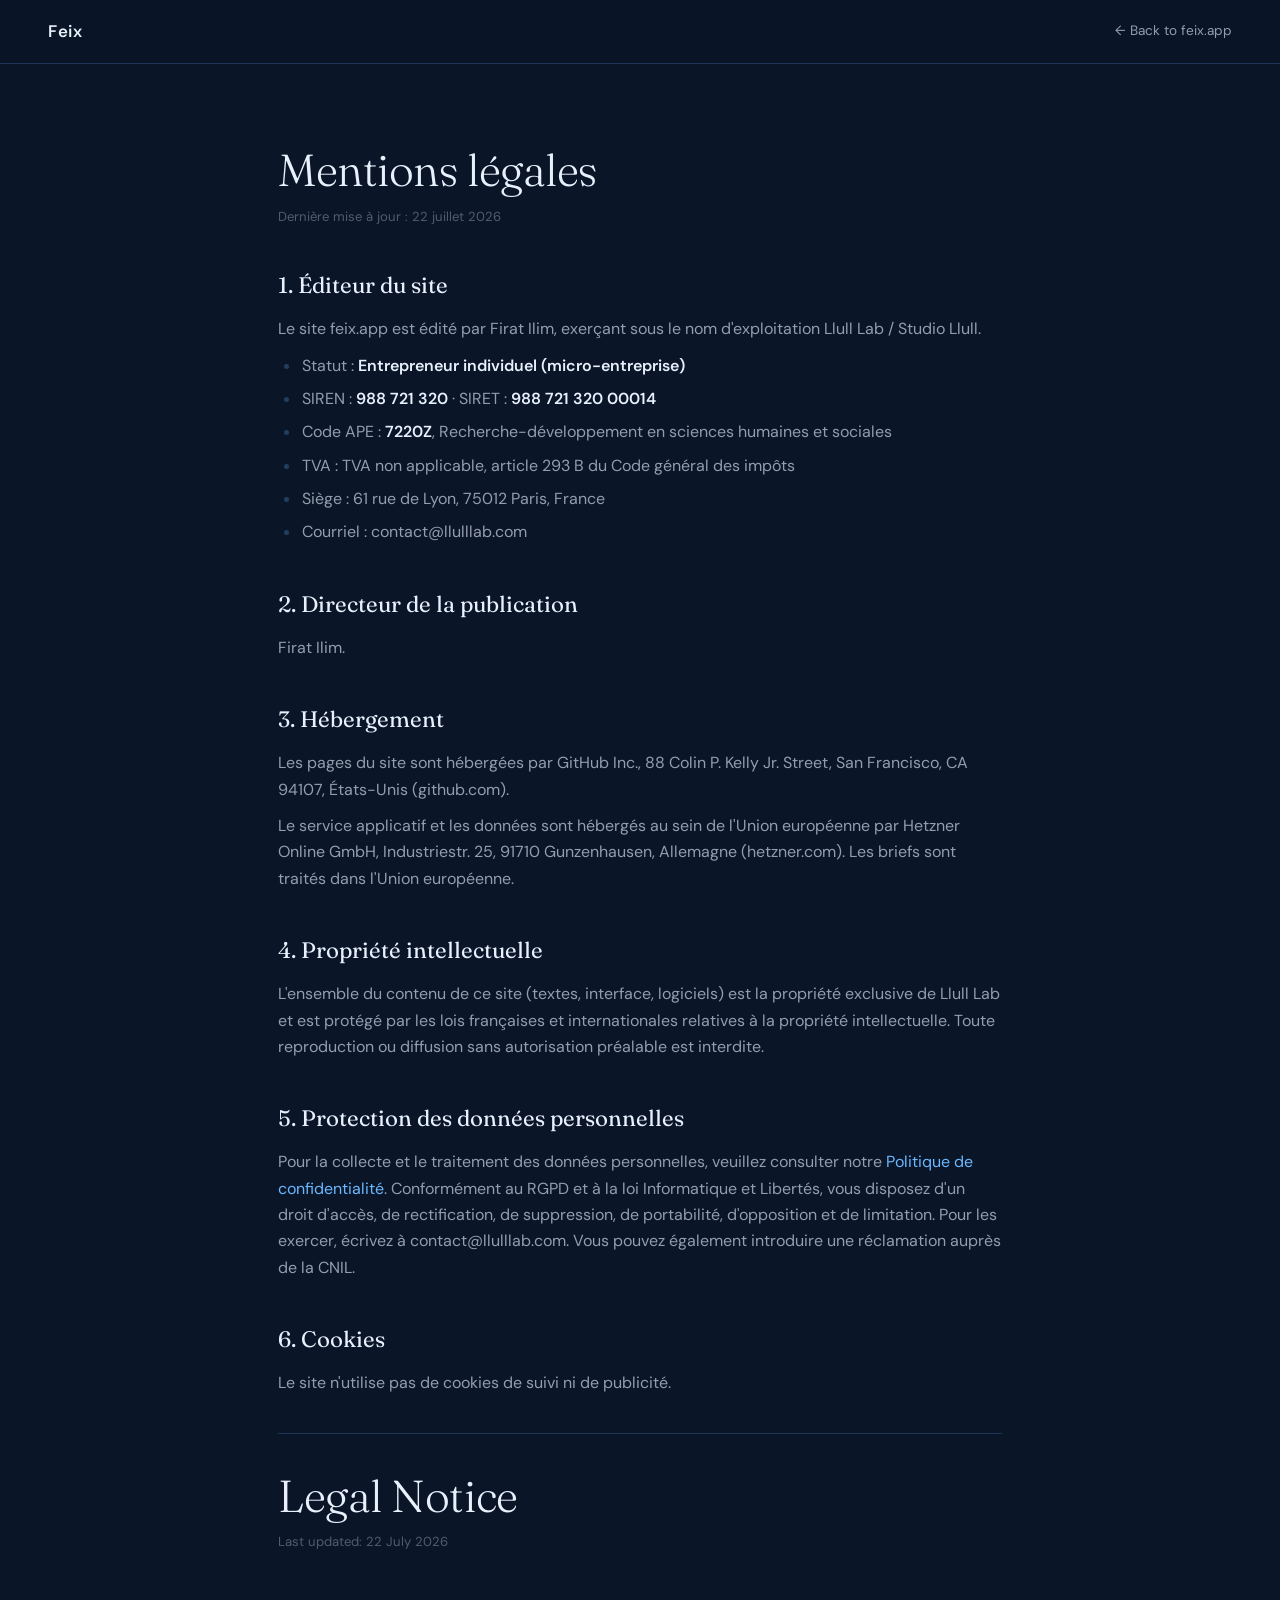
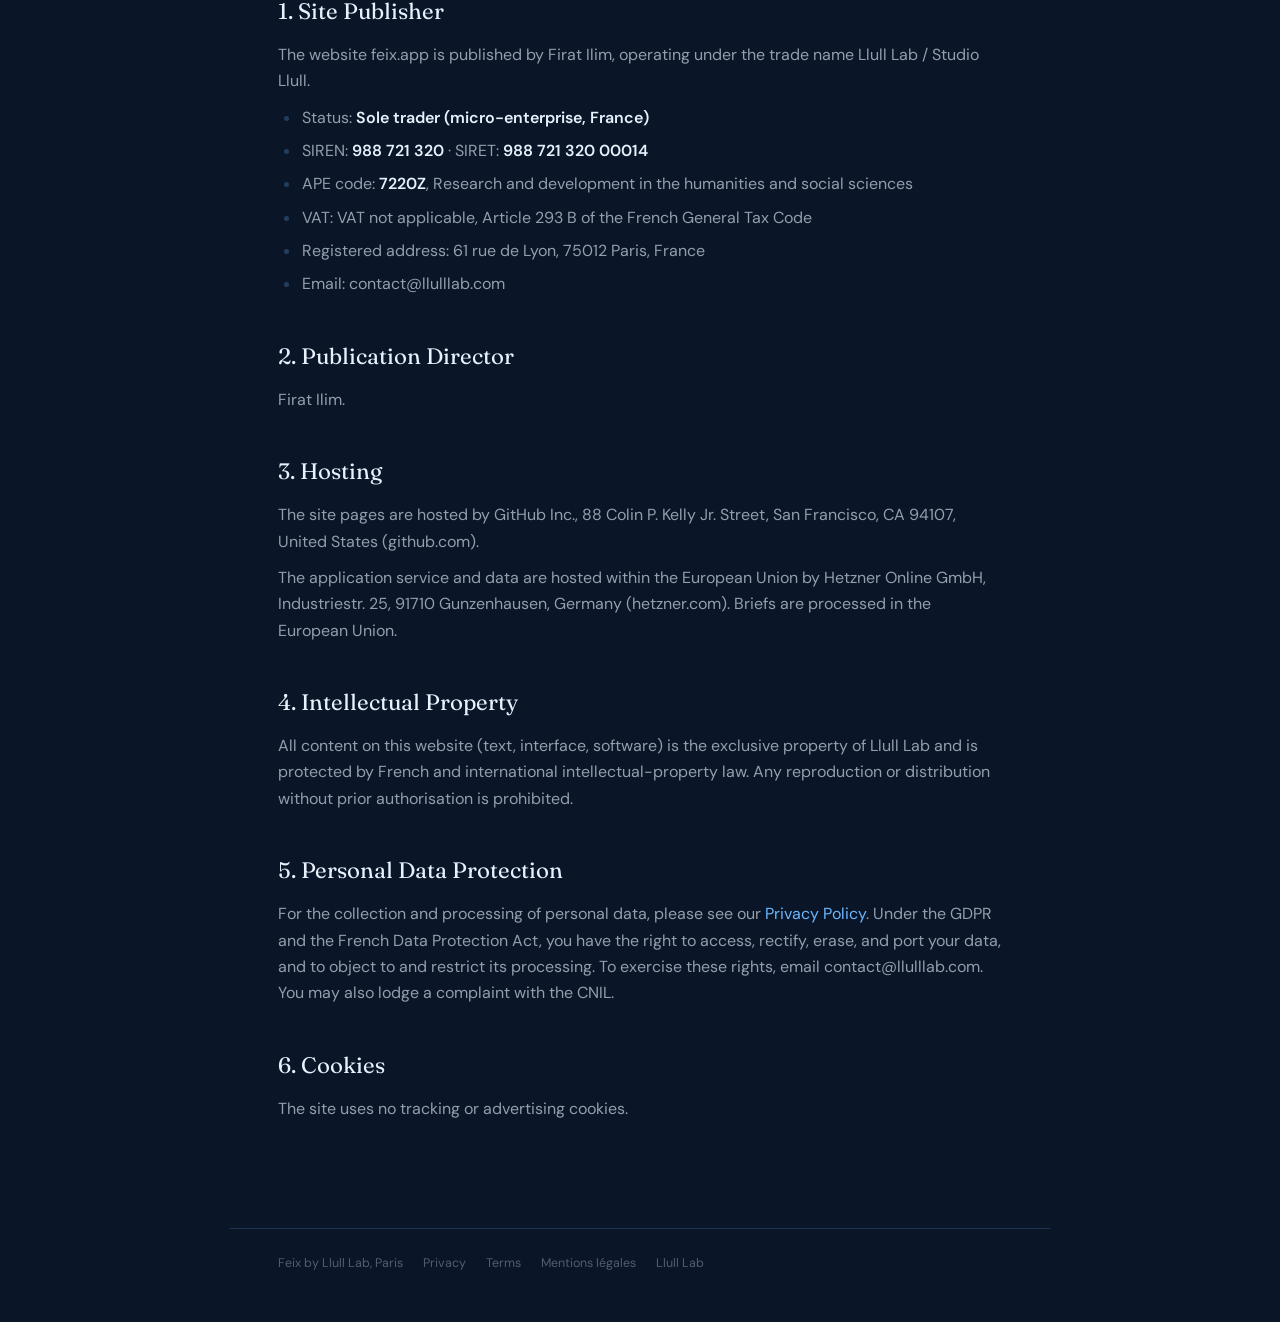
==== mentions-legales/index.html @ 9c237367 "Add Mentions légales (LCEN, FR+EN); footer link on all pages; remove draft-review stamps - mentions-" ====
<!DOCTYPE html>
<html lang="en">
<head>
<meta charset="UTF-8">
<meta name="viewport" content="width=device-width, initial-scale=1.0">
<title>Mentions légales · Feix</title>
<meta name="description" content="Mentions légales du site feix.app, exploité par Firat Ilim (Llull Lab), Paris.">
<link rel="canonical" href="https://feix.app/mentions-legales/">
<link rel="icon" type="image/jpeg" href="https://feix.app/logo.jpg">
<link rel="preconnect" href="https://fonts.googleapis.com">
<link rel="preconnect" href="https://fonts.gstatic.com" crossorigin>
<link href="https://fonts.googleapis.com/css2?family=Fraunces:ital,wght@0,300;0,400;1,300&family=DM+Sans:wght@300;400;500;600&display=swap" rel="stylesheet">
<style>
*,*::before,*::after{box-sizing:border-box;margin:0;padding:0}
:root{--navy:#0a1628;--navy-mid:#0f2040;--border:#1e3355;--text-1:#e8f0fc;--text-2:rgba(232,240,252,0.62);--text-3:rgba(232,240,252,0.32);--accent:#6bb8ff;--accent-dim:rgba(107,184,255,0.10);--accent-border:rgba(107,184,255,0.25);--r-md:8px;--r-lg:12px}
html{font-size:16px;scroll-behavior:smooth}
body{font-family:'DM Sans',sans-serif;background:var(--navy);color:var(--text-1);line-height:1.65;-webkit-font-smoothing:antialiased}
::selection{background:var(--accent-dim);color:var(--accent)}
a{color:var(--accent);text-decoration:none}a:hover{text-decoration:underline}
.nav{position:sticky;top:0;z-index:100;background:rgba(10,22,40,0.92);backdrop-filter:blur(20px);border-bottom:1px solid var(--border);padding:0 clamp(24px,5vw,48px);height:64px;display:flex;align-items:center;justify-content:space-between}
.nav-logo{font-weight:600;font-size:1.05rem;letter-spacing:0.04em;color:var(--text-1)}
.nav a.back{font-size:0.85rem;color:var(--text-2)}
.wrap{max-width:820px;margin:0 auto;padding:clamp(40px,7vw,80px) clamp(24px,5vw,48px) 96px}
h1{font-family:'Fraunces',serif;font-weight:300;font-size:clamp(2rem,5vw,2.8rem);line-height:1.15;margin-bottom:8px;letter-spacing:-0.01em}
h2{font-family:'Fraunces',serif;font-weight:400;font-size:1.4rem;margin:40px 0 12px;color:var(--text-1)}
h3{font-weight:600;font-size:1.02rem;margin:26px 0 8px;color:var(--text-1)}
p{color:var(--text-2);margin:10px 0}
strong{color:var(--text-1);font-weight:600}
code{font-family:ui-monospace,Menlo,monospace;font-size:0.86em;background:var(--accent-dim);color:var(--accent);padding:1px 6px;border-radius:4px}
ul{margin:10px 0 10px 4px;list-style:none}
li{color:var(--text-2);margin:7px 0;padding-left:20px;position:relative}
li::before{content:"";position:absolute;left:2px;top:11px;width:5px;height:5px;border-radius:50%;background:var(--accent-border)}
hr{border:0;border-top:1px solid var(--border);margin:36px 0}
.meta{font-size:0.82rem;color:var(--text-3);line-height:1.6;background:rgba(255,255,255,0.02);border:1px solid var(--border);border-radius:var(--r-md);padding:16px 18px;margin-top:28px}
.tw{overflow-x:auto;margin:16px 0;border:1px solid var(--border);border-radius:var(--r-md)}
table{border-collapse:collapse;width:100%;font-size:0.88rem}
td{padding:10px 14px;border-bottom:1px solid var(--border);color:var(--text-2);vertical-align:top}
tr:last-child td{border-bottom:0}
tr:first-child td{color:var(--text-1);font-weight:600;background:rgba(255,255,255,0.02)}
.foot{max-width:820px;margin:0 auto;padding:24px clamp(24px,5vw,48px) 48px;border-top:1px solid var(--border);font-size:0.78rem;color:var(--text-3);display:flex;gap:20px;flex-wrap:wrap}
.foot a{color:var(--text-3)}
</style>
</head>
<body>
<nav class="nav"><span class="nav-logo">Feix</span><a class="back" href="https://feix.app/">← Back to feix.app</a></nav>
<main class="wrap">
<h1>Mentions légales</h1>
<p style="font-size:0.82rem;color:var(--text-3)">Dernière mise à jour : 22 juillet 2026</p>

<h2>1. Éditeur du site</h2>
<p>Le site feix.app est édité par Firat Ilim, exerçant sous le nom d'exploitation Llull Lab / Studio Llull.</p>
<ul>
<li>Statut : <strong>Entrepreneur individuel (micro-entreprise)</strong></li>
<li>SIREN : <strong>988 721 320</strong> · SIRET : <strong>988 721 320 00014</strong></li>
<li>Code APE : <strong>7220Z</strong>, Recherche-développement en sciences humaines et sociales</li>
<li>TVA : TVA non applicable, article 293 B du Code général des impôts</li>
<li>Siège : 61 rue de Lyon, 75012 Paris, France</li>
<li>Courriel : contact@llulllab.com</li>
</ul>

<h2>2. Directeur de la publication</h2>
<p>Firat Ilim.</p>

<h2>3. Hébergement</h2>
<p>Les pages du site sont hébergées par GitHub Inc., 88 Colin P. Kelly Jr. Street, San Francisco, CA 94107, États-Unis (github.com).</p>
<p>Le service applicatif et les données sont hébergés au sein de l'Union européenne par Hetzner Online GmbH, Industriestr. 25, 91710 Gunzenhausen, Allemagne (hetzner.com). Les briefs sont traités dans l'Union européenne.</p>

<h2>4. Propriété intellectuelle</h2>
<p>L'ensemble du contenu de ce site (textes, interface, logiciels) est la propriété exclusive de Llull Lab et est protégé par les lois françaises et internationales relatives à la propriété intellectuelle. Toute reproduction ou diffusion sans autorisation préalable est interdite.</p>

<h2>5. Protection des données personnelles</h2>
<p>Pour la collecte et le traitement des données personnelles, veuillez consulter notre <a href="https://feix.app/privacy/">Politique de confidentialité</a>. Conformément au RGPD et à la loi Informatique et Libertés, vous disposez d'un droit d'accès, de rectification, de suppression, de portabilité, d'opposition et de limitation. Pour les exercer, écrivez à contact@llulllab.com. Vous pouvez également introduire une réclamation auprès de la CNIL.</p>

<h2>6. Cookies</h2>
<p>Le site n'utilise pas de cookies de suivi ni de publicité.</p>

<hr>

<h1>Legal Notice</h1>
<p style="font-size:0.82rem;color:var(--text-3)">Last updated: 22 July 2026</p>

<h2>1. Site Publisher</h2>
<p>The website feix.app is published by Firat Ilim, operating under the trade name Llull Lab / Studio Llull.</p>
<ul>
<li>Status: <strong>Sole trader (micro-enterprise, France)</strong></li>
<li>SIREN: <strong>988 721 320</strong> · SIRET: <strong>988 721 320 00014</strong></li>
<li>APE code: <strong>7220Z</strong>, Research and development in the humanities and social sciences</li>
<li>VAT: VAT not applicable, Article 293 B of the French General Tax Code</li>
<li>Registered address: 61 rue de Lyon, 75012 Paris, France</li>
<li>Email: contact@llulllab.com</li>
</ul>

<h2>2. Publication Director</h2>
<p>Firat Ilim.</p>

<h2>3. Hosting</h2>
<p>The site pages are hosted by GitHub Inc., 88 Colin P. Kelly Jr. Street, San Francisco, CA 94107, United States (github.com).</p>
<p>The application service and data are hosted within the European Union by Hetzner Online GmbH, Industriestr. 25, 91710 Gunzenhausen, Germany (hetzner.com). Briefs are processed in the European Union.</p>

<h2>4. Intellectual Property</h2>
<p>All content on this website (text, interface, software) is the exclusive property of Llull Lab and is protected by French and international intellectual-property law. Any reproduction or distribution without prior authorisation is prohibited.</p>

<h2>5. Personal Data Protection</h2>
<p>For the collection and processing of personal data, please see our <a href="https://feix.app/privacy/">Privacy Policy</a>. Under the GDPR and the French Data Protection Act, you have the right to access, rectify, erase, and port your data, and to object to and restrict its processing. To exercise these rights, email contact@llulllab.com. You may also lodge a complaint with the CNIL.</p>

<h2>6. Cookies</h2>
<p>The site uses no tracking or advertising cookies.</p>

</main>
<div class="foot"><span>Feix by Llull Lab, Paris</span><a href="https://feix.app/privacy/">Privacy</a><a href="https://feix.app/terms/">Terms</a><a href="https://feix.app/mentions-legales/">Mentions légales</a><a href="https://llulllab.com" target="_blank" rel="noopener">Llull Lab</a></div>
</body>
</html>
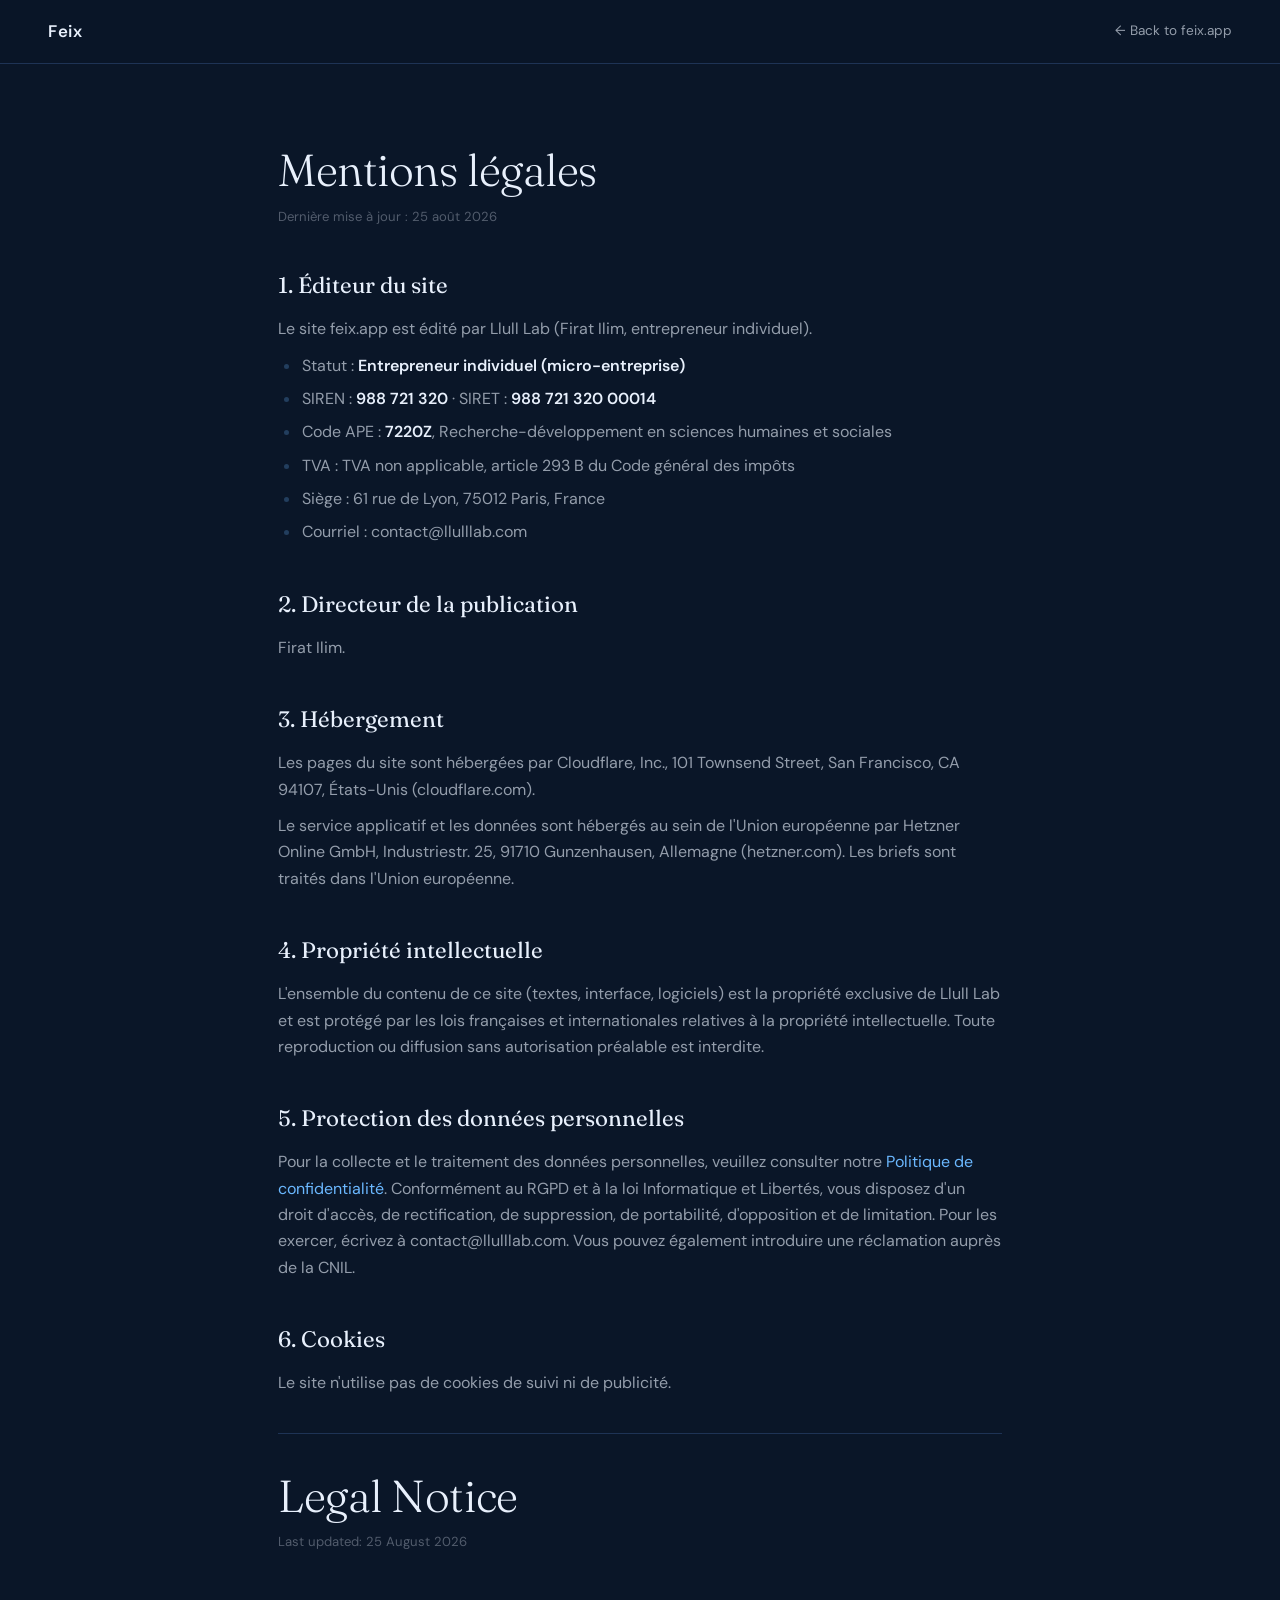
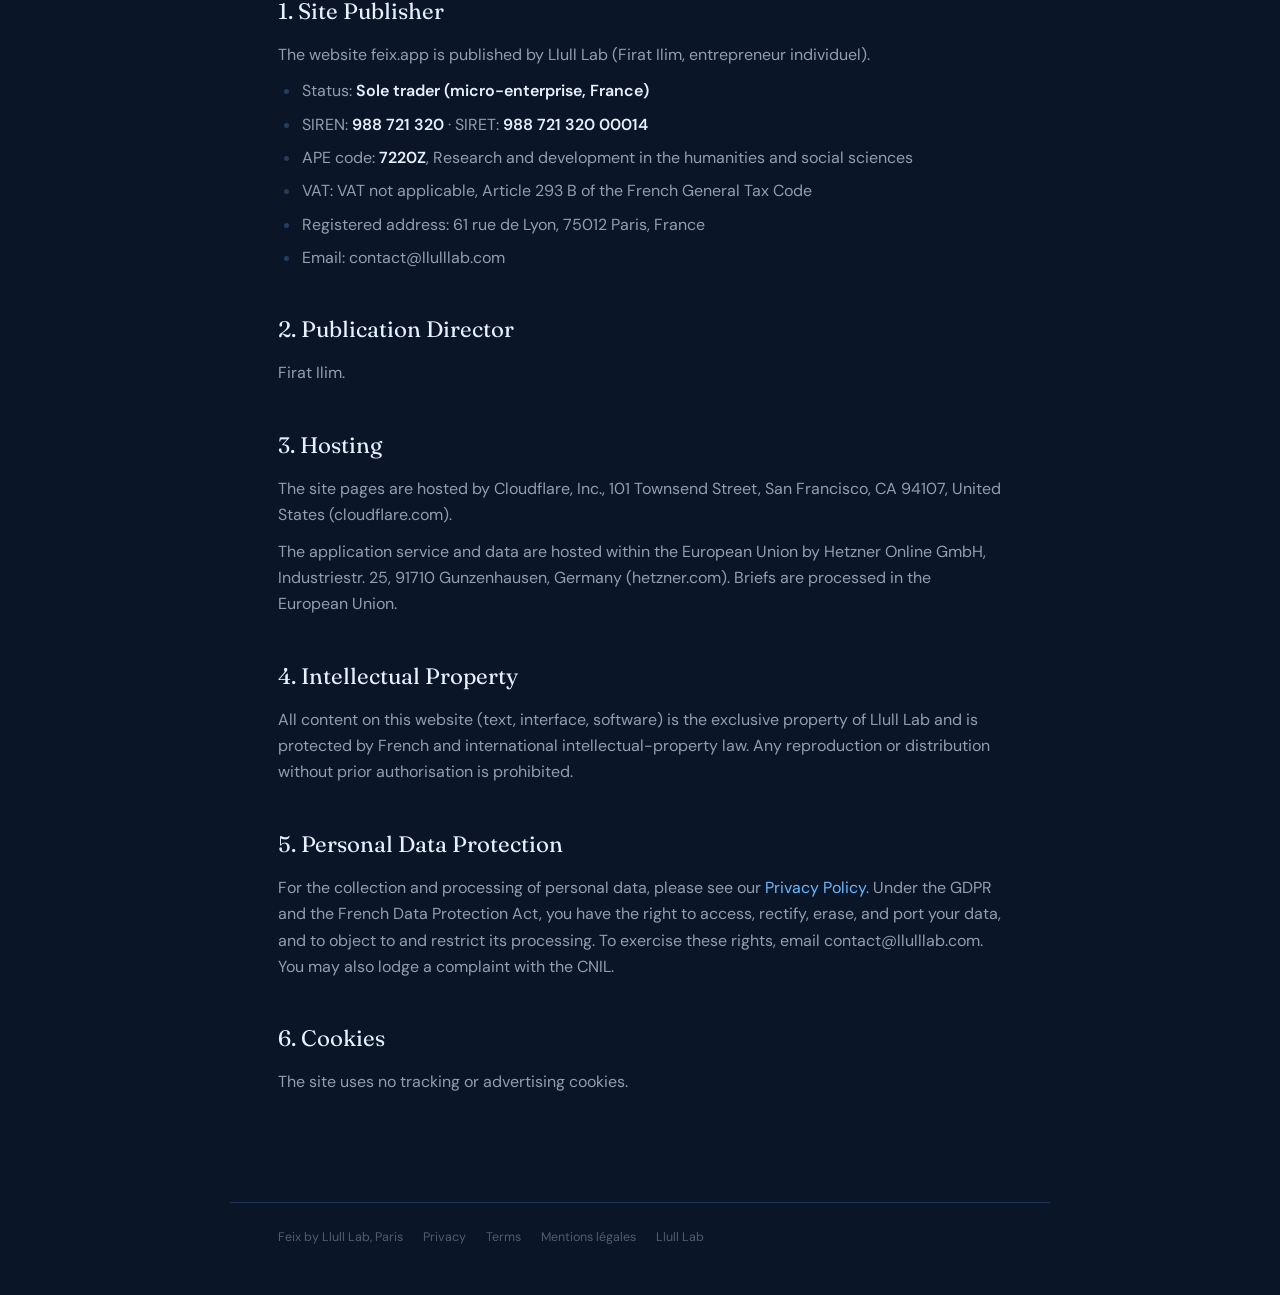
==== commit 301aa3a4: "Legal pages: lead with Llull Lab (Firat Ilim, entrepreneur individuel); correct hosting provider to " ====
--- a/mentions-legales/index.html
+++ b/mentions-legales/index.html
@@ -4,7 +4,7 @@
 <meta charset="UTF-8">
 <meta name="viewport" content="width=device-width, initial-scale=1.0">
 <title>Mentions légales · Feix</title>
-<meta name="description" content="Mentions légales du site feix.app, exploité par Firat Ilim (Llull Lab), Paris.">
+<meta name="description" content="Mentions légales du site feix.app, exploité par Llull Lab (Firat Ilim), Paris.">
 <link rel="canonical" href="https://feix.app/mentions-legales/">
 <link rel="icon" type="image/jpeg" href="https://feix.app/logo.jpg">
 <link rel="preconnect" href="https://fonts.googleapis.com">
@@ -45,10 +45,10 @@
 <nav class="nav"><span class="nav-logo">Feix</span><a class="back" href="https://feix.app/">← Back to feix.app</a></nav>
 <main class="wrap">
 <h1>Mentions légales</h1>
-<p style="font-size:0.82rem;color:var(--text-3)">Dernière mise à jour : 22 juillet 2026</p>
+<p style="font-size:0.82rem;color:var(--text-3)">Dernière mise à jour : 25 août 2026</p>
 
 <h2>1. Éditeur du site</h2>
-<p>Le site feix.app est édité par Firat Ilim, exerçant sous le nom d'exploitation Llull Lab / Studio Llull.</p>
+<p>Le site feix.app est édité par Llull Lab (Firat Ilim, entrepreneur individuel).</p>
 <ul>
 <li>Statut : <strong>Entrepreneur individuel (micro-entreprise)</strong></li>
 <li>SIREN : <strong>988 721 320</strong> · SIRET : <strong>988 721 320 00014</strong></li>
@@ -62,7 +62,7 @@
 <p>Firat Ilim.</p>
 
 <h2>3. Hébergement</h2>
-<p>Les pages du site sont hébergées par GitHub Inc., 88 Colin P. Kelly Jr. Street, San Francisco, CA 94107, États-Unis (github.com).</p>
+<p>Les pages du site sont hébergées par Cloudflare, Inc., 101 Townsend Street, San Francisco, CA 94107, États-Unis (cloudflare.com).</p>
 <p>Le service applicatif et les données sont hébergés au sein de l'Union européenne par Hetzner Online GmbH, Industriestr. 25, 91710 Gunzenhausen, Allemagne (hetzner.com). Les briefs sont traités dans l'Union européenne.</p>
 
 <h2>4. Propriété intellectuelle</h2>
@@ -77,10 +77,10 @@
 <hr>
 
 <h1>Legal Notice</h1>
-<p style="font-size:0.82rem;color:var(--text-3)">Last updated: 22 July 2026</p>
+<p style="font-size:0.82rem;color:var(--text-3)">Last updated: 25 August 2026</p>
 
 <h2>1. Site Publisher</h2>
-<p>The website feix.app is published by Firat Ilim, operating under the trade name Llull Lab / Studio Llull.</p>
+<p>The website feix.app is published by Llull Lab (Firat Ilim, entrepreneur individuel).</p>
 <ul>
 <li>Status: <strong>Sole trader (micro-enterprise, France)</strong></li>
 <li>SIREN: <strong>988 721 320</strong> · SIRET: <strong>988 721 320 00014</strong></li>
@@ -94,7 +94,7 @@
 <p>Firat Ilim.</p>
 
 <h2>3. Hosting</h2>
-<p>The site pages are hosted by GitHub Inc., 88 Colin P. Kelly Jr. Street, San Francisco, CA 94107, United States (github.com).</p>
+<p>The site pages are hosted by Cloudflare, Inc., 101 Townsend Street, San Francisco, CA 94107, United States (cloudflare.com).</p>
 <p>The application service and data are hosted within the European Union by Hetzner Online GmbH, Industriestr. 25, 91710 Gunzenhausen, Germany (hetzner.com). Briefs are processed in the European Union.</p>
 
 <h2>4. Intellectual Property</h2>
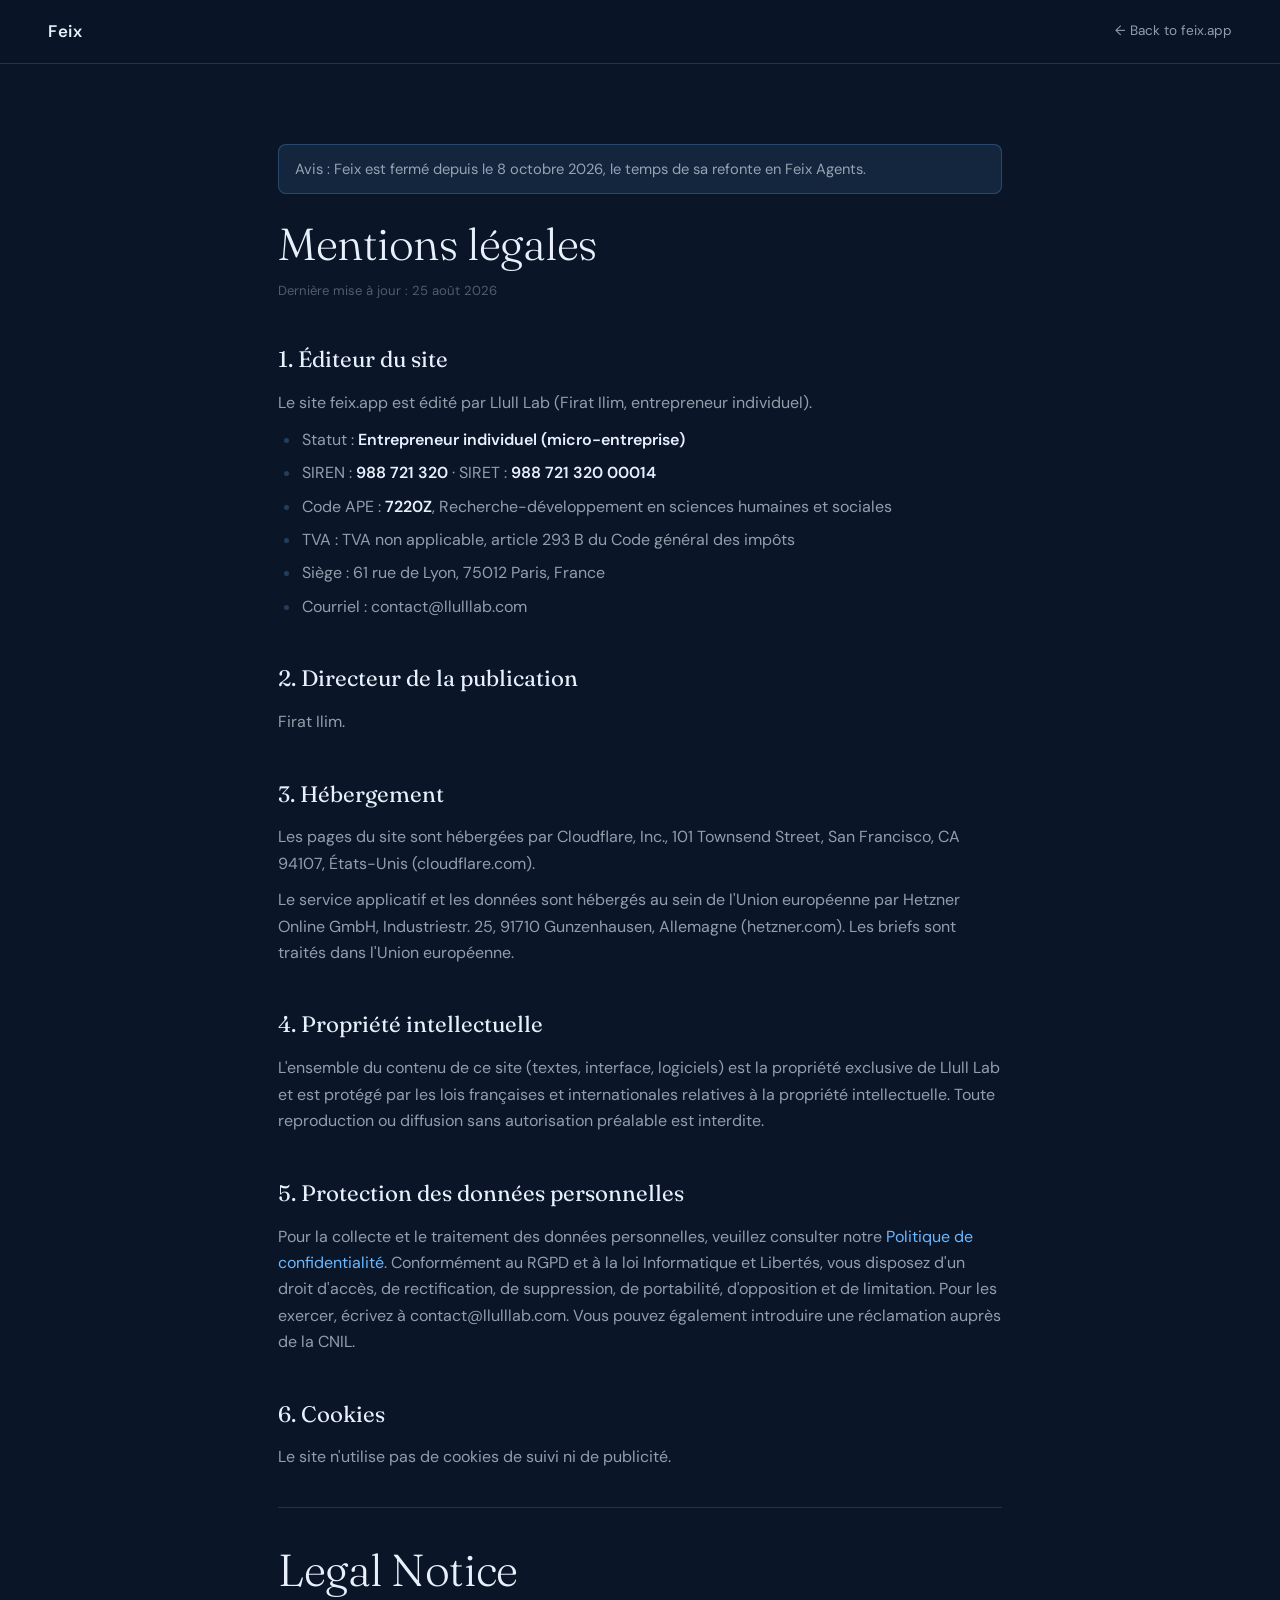
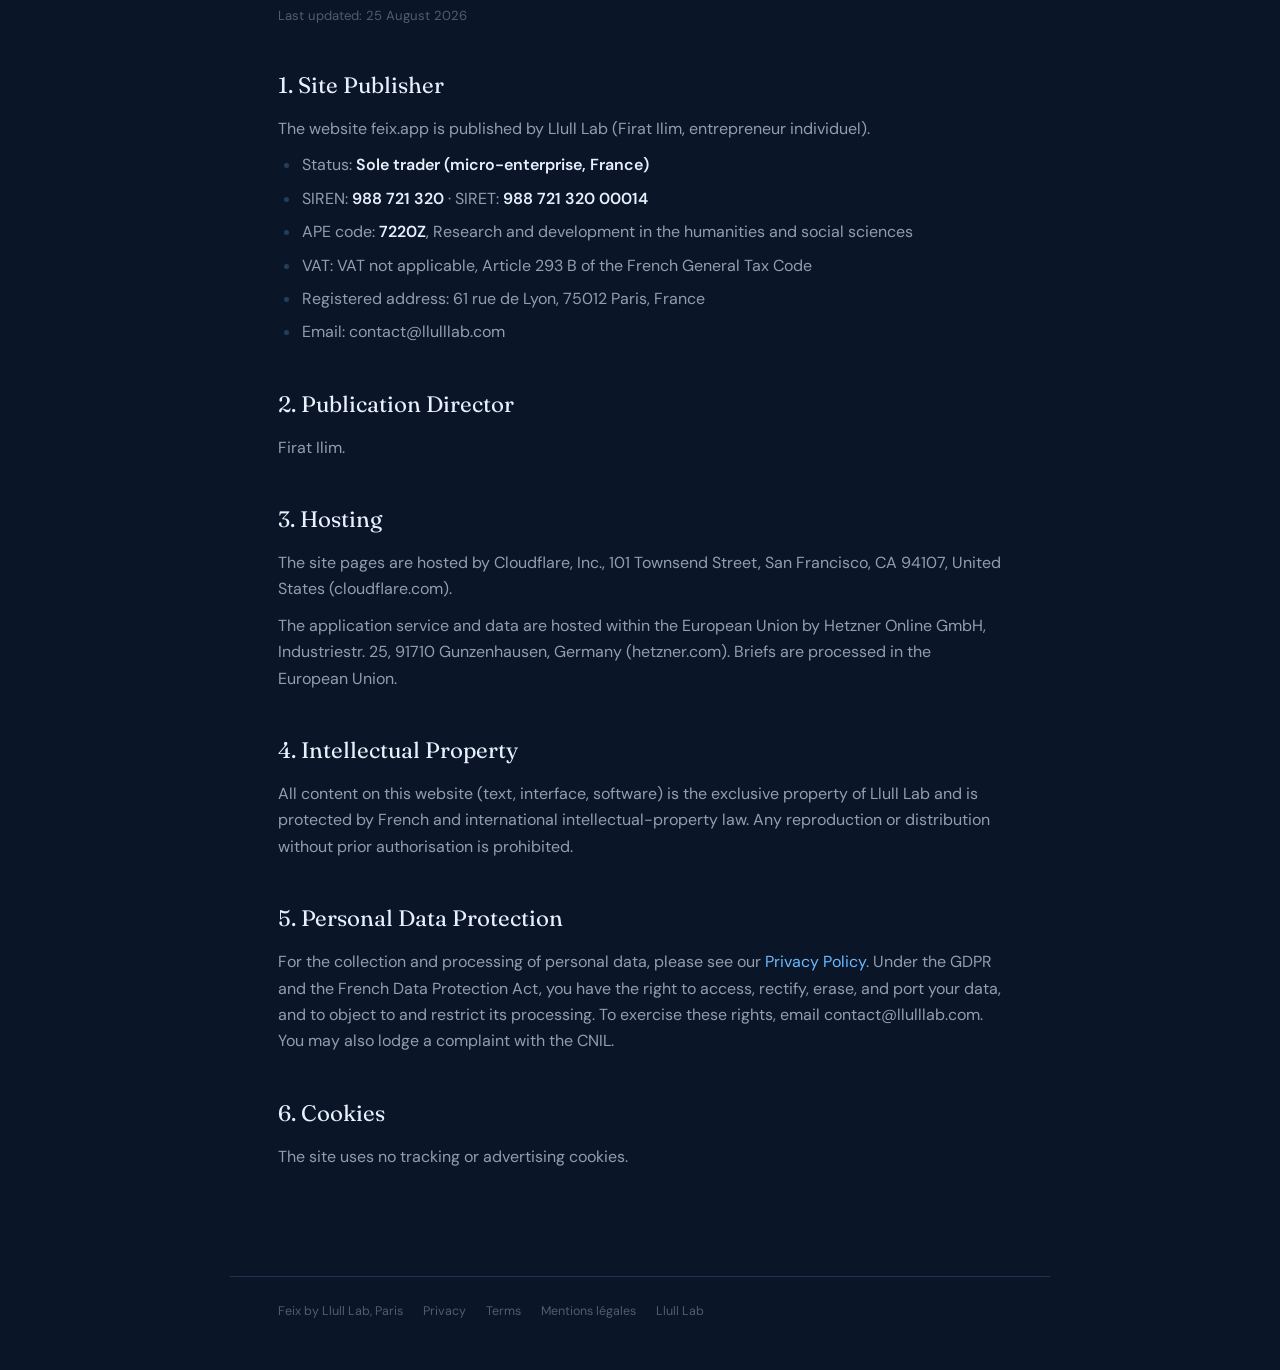
==== commit a886575c: "Close Feix while it is rebuilt as Feix Agents: notice page, self-hosted fonts, dated notice on the l" ====
--- a/mentions-legales/index.html
+++ b/mentions-legales/index.html
@@ -44,6 +44,7 @@
 <body>
 <nav class="nav"><span class="nav-logo">Feix</span><a class="back" href="https://feix.app/">← Back to feix.app</a></nav>
 <main class="wrap">
+  <p style="margin:0 0 24px;padding:12px 16px;border:1px solid var(--accent-border);background:var(--accent-dim);border-radius:8px;font-size:.92rem">Avis : Feix est fermé depuis le 8 octobre 2026, le temps de sa refonte en Feix Agents.</p>
 <h1>Mentions légales</h1>
 <p style="font-size:0.82rem;color:var(--text-3)">Dernière mise à jour : 25 août 2026</p>
 
